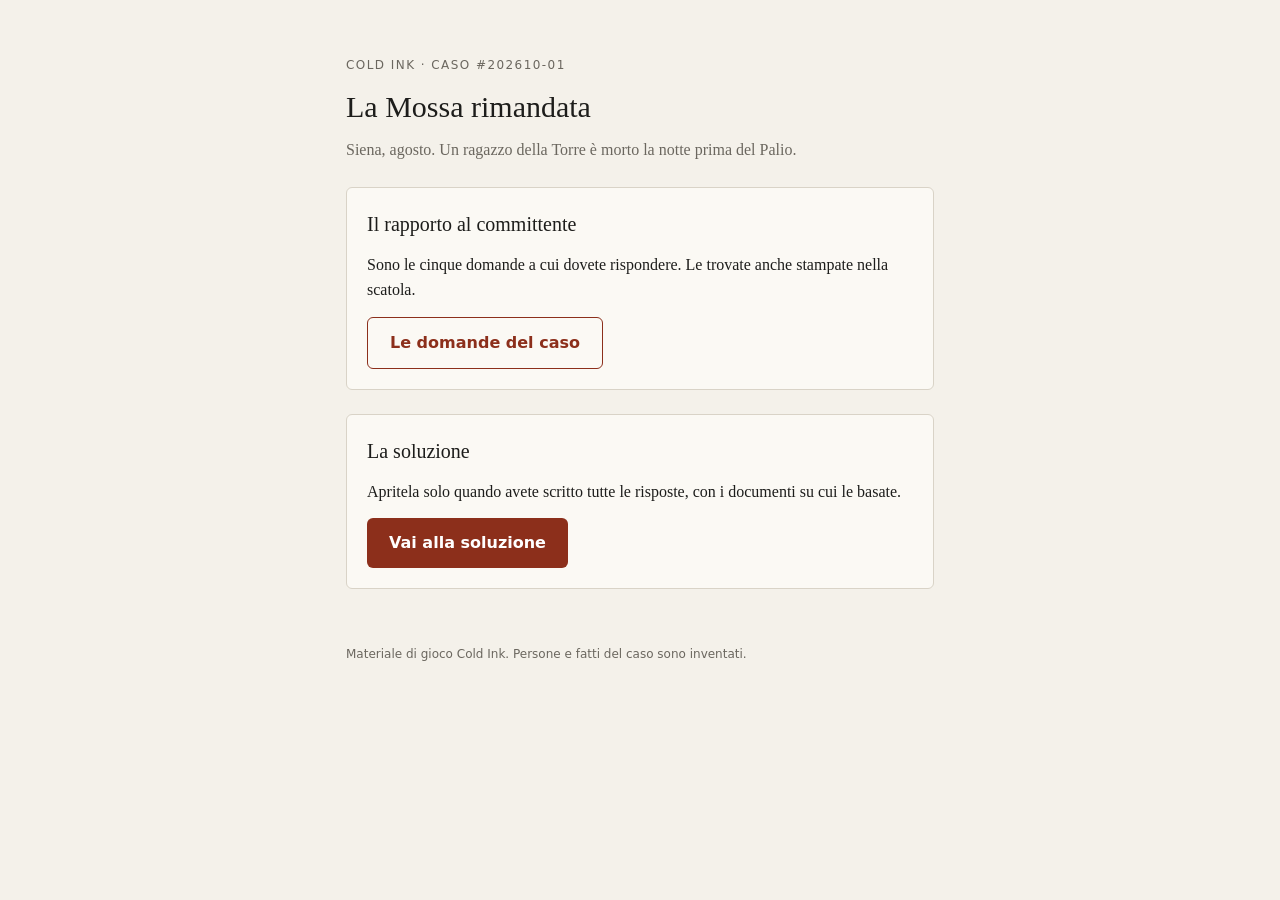
==== index.html @ 662645b5 "Pagina del caso: domande e soluzione al posto della busta «da aprire dopo» Co-Authored-By: Claude Op" ====
<!doctype html>
<html lang="it">
<head>
<meta charset="utf-8">
<meta name="viewport" content="width=device-width, initial-scale=1">
<meta name="robots" content="noindex, nofollow">
<title>La Mossa rimandata</title>
<link rel="stylesheet" href="stile.css">
</head>
<body>
<main>
  <p class="etichetta">Cold Ink · Caso #202610-01</p>
  <h1>La Mossa rimandata</h1>
  <p class="tenue">Siena, agosto. Un ragazzo della Torre è morto la notte prima del Palio.</p>

  <div class="scheda">
    <h2 style="margin-top:0">Il rapporto al committente</h2>
    <p>Sono le cinque domande a cui dovete rispondere. Le trovate anche stampate nella scatola.</p>
    <a class="bottone secondario" href="domande/">Le domande del caso</a>
  </div>

  <div class="scheda">
    <h2 style="margin-top:0">La soluzione</h2>
    <p>Apritela solo quando avete scritto tutte le risposte, con i documenti su cui le basate.</p>
    <a class="bottone" href="soluzione/">Vai alla soluzione</a>
  </div>

  <footer>Materiale di gioco Cold Ink. Persone e fatti del caso sono inventati.</footer>
</main>
</body>
</html>
---- stile.css ----
:root { --sfondo: #f4f1ea; --carta: #fbf9f4; --testo: #1d1d1b; --tenue: #6b675f; --linea: #d9d3c7; --accento: #8c2f1b; --accento-testo: #fff; }
@media (prefers-color-scheme: dark) { :root { --sfondo: #141412; --carta: #1d1c19; --testo: #ecebe6; --tenue: #9c988f; --linea: #34322d; --accento: #c4553a; } }
* { box-sizing: border-box; }
body { margin: 0; background: var(--sfondo); color: var(--testo); font-family: Georgia, "Times New Roman", serif; line-height: 1.6; }
main { max-width: 620px; margin: 0 auto; padding: 56px 16px 72px; }
.etichetta { font-family: system-ui, sans-serif; font-size: 12px; letter-spacing: .12em; text-transform: uppercase; color: var(--tenue); margin: 0 0 8px; }
h1 { font-size: 30px; font-weight: normal; margin: 0 0 6px; }
h2 { font-size: 20px; font-weight: normal; margin: 40px 0 12px; }
p { margin: 0 0 14px; }
.tenue { color: var(--tenue); }
a { color: var(--accento); }
.scheda { background: var(--carta); border: 1px solid var(--linea); border-radius: 6px; padding: 20px; margin: 24px 0; }
.bottone { display: inline-block; font-family: system-ui, sans-serif; font-size: 16px; font-weight: 600; text-decoration: none; padding: 12px 22px; border-radius: 6px; border: 0; cursor: pointer; background: var(--accento); color: var(--accento-testo); }
.bottone.secondario { background: none; color: var(--accento); border: 1px solid var(--accento); }
ol.domande { padding-left: 22px; }
ol.domande li { margin: 0 0 18px; padding-left: 4px; }
ol.domande li span { display: block; font-size: 14px; color: var(--tenue); }
.indietro { font-family: system-ui, sans-serif; font-size: 14px; }
footer { margin-top: 56px; font-family: system-ui, sans-serif; font-size: 12px; color: var(--tenue); }
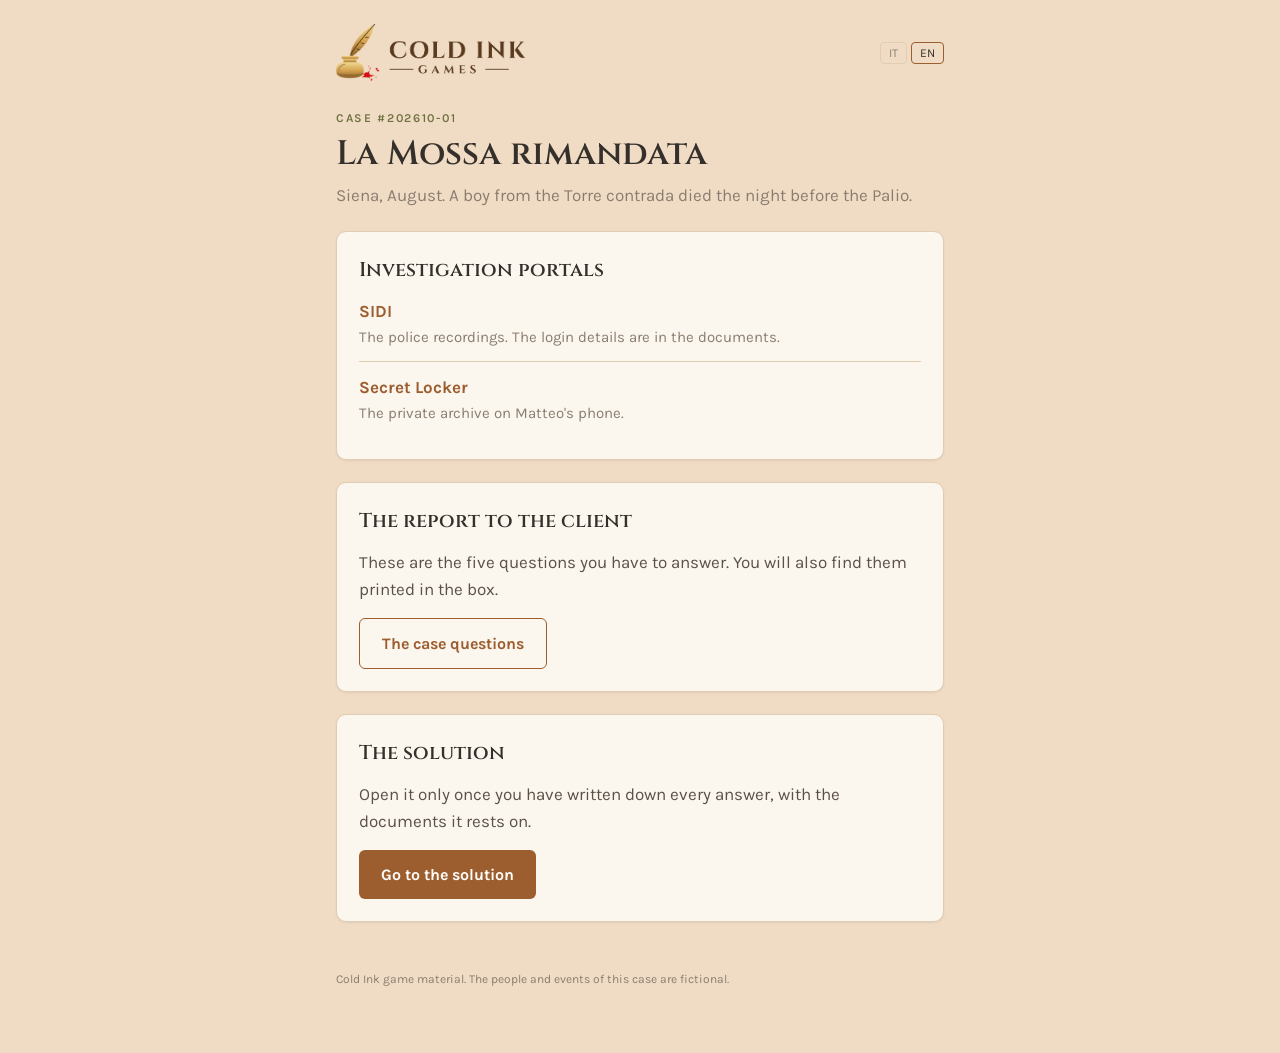
==== commit 4e8f4221: "Pagina del caso con grafica Cold Ink, logo, IT/EN, portali; SIDI con gli audio; soluzione per domand" ====
--- a/index.html
+++ b/index.html
@@ -5,27 +5,59 @@
 <meta name="viewport" content="width=device-width, initial-scale=1">
 <meta name="robots" content="noindex, nofollow">
 <title>La Mossa rimandata</title>
+<link href="https://fonts.googleapis.com/css2?family=Cinzel:wght@500;600;700&family=Karla:wght@400;600;700&display=swap" rel="stylesheet">
 <link rel="stylesheet" href="stile.css">
 </head>
 <body>
 <main>
-  <p class="etichetta">Cold Ink · Caso #202610-01</p>
+  <div class="testa">
+    <img class="logo" src="logo.png" alt="Cold Ink Games">
+    <div class="lingue"><button data-lingua="it">IT</button><button data-lingua="en">EN</button></div>
+  </div>
+  <p class="etichetta"><span data-t="caso"></span> #202610-01</p>
   <h1>La Mossa rimandata</h1>
-  <p class="tenue">Siena, agosto. Un ragazzo della Torre è morto la notte prima del Palio.</p>
+  <p class="tenue" data-t="lancio"></p>
 
   <div class="scheda">
-    <h2 style="margin-top:0">Il rapporto al committente</h2>
-    <p>Sono le cinque domande a cui dovete rispondere. Le trovate anche stampate nella scatola.</p>
-    <a class="bottone secondario" href="domande/">Le domande del caso</a>
+    <h2 data-t="portali"></h2>
+    <ul class="portali">
+      <li><a href="sidi/">SIDI</a><span data-t="sidi"></span></li>
+      <li><a href="secret-locker/">Secret Locker</a><span data-t="locker"></span></li>
+    </ul>
   </div>
 
   <div class="scheda">
-    <h2 style="margin-top:0">La soluzione</h2>
-    <p>Apritela solo quando avete scritto tutte le risposte, con i documenti su cui le basate.</p>
-    <a class="bottone" href="soluzione/">Vai alla soluzione</a>
+    <h2 data-t="rapporto"></h2>
+    <p data-t="rapporto_testo"></p>
+    <a class="bottone secondario" href="domande/" data-t="domande"></a>
   </div>
 
-  <footer>Materiale di gioco Cold Ink. Persone e fatti del caso sono inventati.</footer>
+  <div class="scheda">
+    <h2 data-t="soluzione"></h2>
+    <p data-t="soluzione_testo"></p>
+    <a class="bottone" href="soluzione/" data-t="vai"></a>
+  </div>
+
+  <footer data-t="piede"></footer>
 </main>
+<script>
+const T = {
+  it: { caso: "Caso", lancio: "Siena, agosto. Un ragazzo della Torre è morto la notte prima del Palio.",
+        portali: "Portali dell'indagine", sidi: "Le registrazioni della polizia. Le credenziali sono nei documenti.",
+        locker: "L'archivio privato sul telefono di Matteo.",
+        rapporto: "Il rapporto al committente", rapporto_testo: "Sono le cinque domande a cui dovete rispondere. Le trovate anche stampate nella scatola.",
+        domande: "Le domande del caso", soluzione: "La soluzione",
+        soluzione_testo: "Apritela solo quando avete scritto tutte le risposte, con i documenti su cui le basate.", vai: "Vai alla soluzione",
+        piede: "Materiale di gioco Cold Ink. Persone e fatti del caso sono inventati." },
+  en: { caso: "Case", lancio: "Siena, August. A boy from the Torre contrada died the night before the Palio.",
+        portali: "Investigation portals", sidi: "The police recordings. The login details are in the documents.",
+        locker: "The private archive on Matteo's phone.",
+        rapporto: "The report to the client", rapporto_testo: "These are the five questions you have to answer. You will also find them printed in the box.",
+        domande: "The case questions", soluzione: "The solution",
+        soluzione_testo: "Open it only once you have written down every answer, with the documents it rests on.", vai: "Go to the solution",
+        piede: "Cold Ink game material. The people and events of this case are fictional." }
+};
+</script>
+<script src="lingue.js"></script>
 </body>
 </html>
--- a/stile.css
+++ b/stile.css
@@ -1,19 +1,38 @@
-:root { --sfondo: #f4f1ea; --carta: #fbf9f4; --testo: #1d1d1b; --tenue: #6b675f; --linea: #d9d3c7; --accento: #8c2f1b; --accento-testo: #fff; }
-@media (prefers-color-scheme: dark) { :root { --sfondo: #141412; --carta: #1d1c19; --testo: #ecebe6; --tenue: #9c988f; --linea: #34322d; --accento: #c4553a; } }
+/* Pagine del caso: colori e font del sistema Cold Ink di Claude Design (Cinzel, Karla, terra e salvia), con lo sfondo terra chiaro. */
+:root {
+  --sfondo: #f0dcc4; --carta: #fbf6ee; --testo: #35302b; --corpo: #5c5148; --tenue: #8a7d70; --linea: #e0cdb4;
+  --accento: #9c5e2f; --accento-su: #7f4a22; --salvia: #6f7040; --su-accento: #fffdf9;
+}
 * { box-sizing: border-box; }
-body { margin: 0; background: var(--sfondo); color: var(--testo); font-family: Georgia, "Times New Roman", serif; line-height: 1.6; }
-main { max-width: 620px; margin: 0 auto; padding: 56px 16px 72px; }
-.etichetta { font-family: system-ui, sans-serif; font-size: 12px; letter-spacing: .12em; text-transform: uppercase; color: var(--tenue); margin: 0 0 8px; }
-h1 { font-size: 30px; font-weight: normal; margin: 0 0 6px; }
-h2 { font-size: 20px; font-weight: normal; margin: 40px 0 12px; }
+body { margin: 0; background: var(--sfondo); color: var(--corpo); font-family: "Karla", "Segoe UI", sans-serif; font-size: 17px; line-height: 1.6; }
+main { max-width: 640px; margin: 0 auto; padding: 24px 16px 64px; }
+.testa { display: flex; justify-content: space-between; align-items: center; gap: 12px; margin-bottom: 28px; }
+.logo { width: 190px; height: auto; display: block; }
+.etichetta { font-size: 12px; letter-spacing: .14em; text-transform: uppercase; color: var(--salvia); font-weight: 600; margin: 0 0 6px; }
+h1, h2 { font-family: "Cinzel", "Trajan Pro", serif; color: var(--testo); font-weight: 600; }
+h1 { font-size: 34px; line-height: 1.15; margin: 0 0 8px; }
+h2 { font-size: 20px; margin: 0 0 12px; }
 p { margin: 0 0 14px; }
 .tenue { color: var(--tenue); }
 a { color: var(--accento); }
-.scheda { background: var(--carta); border: 1px solid var(--linea); border-radius: 6px; padding: 20px; margin: 24px 0; }
-.bottone { display: inline-block; font-family: system-ui, sans-serif; font-size: 16px; font-weight: 600; text-decoration: none; padding: 12px 22px; border-radius: 6px; border: 0; cursor: pointer; background: var(--accento); color: var(--accento-testo); }
-.bottone.secondario { background: none; color: var(--accento); border: 1px solid var(--accento); }
+.scheda { background: var(--carta); border: 1px solid var(--linea); border-radius: 10px; padding: 22px; margin: 22px 0; box-shadow: 0 1px 2px rgba(53, 48, 43, .08); }
+.bottone { display: inline-block; font-family: inherit; font-size: 16px; font-weight: 700; text-decoration: none; padding: 12px 22px; border-radius: 6px; border: 0; cursor: pointer; background: var(--accento); color: var(--su-accento); }
+.bottone:hover { background: var(--accento-su); }
+.bottone.secondario { background: none; color: var(--accento); border: 1.5px solid var(--accento); }
+.lingue { display: flex; gap: 4px; }
+.lingue button { font-family: inherit; background: none; border: 1px solid var(--linea); color: var(--tenue); border-radius: 4px; padding: 3px 8px; font-size: 12px; cursor: pointer; }
+.lingue button.attiva { color: var(--testo); border-color: var(--accento); }
+.portali { list-style: none; padding: 0; margin: 0; }
+.portali li { border-top: 1px solid var(--linea); padding: 12px 0; }
+.portali li:first-child { border-top: 0; padding-top: 0; }
+.portali a { font-weight: 700; text-decoration: none; }
+.portali span { display: block; font-size: 15px; color: var(--tenue); }
 ol.domande { padding-left: 22px; }
-ol.domande li { margin: 0 0 18px; padding-left: 4px; }
-ol.domande li span { display: block; font-size: 14px; color: var(--tenue); }
-.indietro { font-family: system-ui, sans-serif; font-size: 14px; }
-footer { margin-top: 56px; font-family: system-ui, sans-serif; font-size: 12px; color: var(--tenue); }
+ol.domande li { margin: 0 0 16px; padding-left: 4px; color: var(--testo); }
+.indietro { font-size: 14px; margin: 0; }
+.soluzione-voce { border-top: 1px solid var(--linea); padding: 16px 0; }
+.soluzione-voce p { margin: 0 0 8px; color: var(--testo); }
+.soluzione-voce audio { width: 100%; }
+.in-preparazione { font-size: 14px; color: var(--tenue); }
+footer { margin-top: 48px; font-size: 12px; color: var(--tenue); }
+@media (max-width: 420px) { .logo { width: 150px; } h1 { font-size: 28px; } }
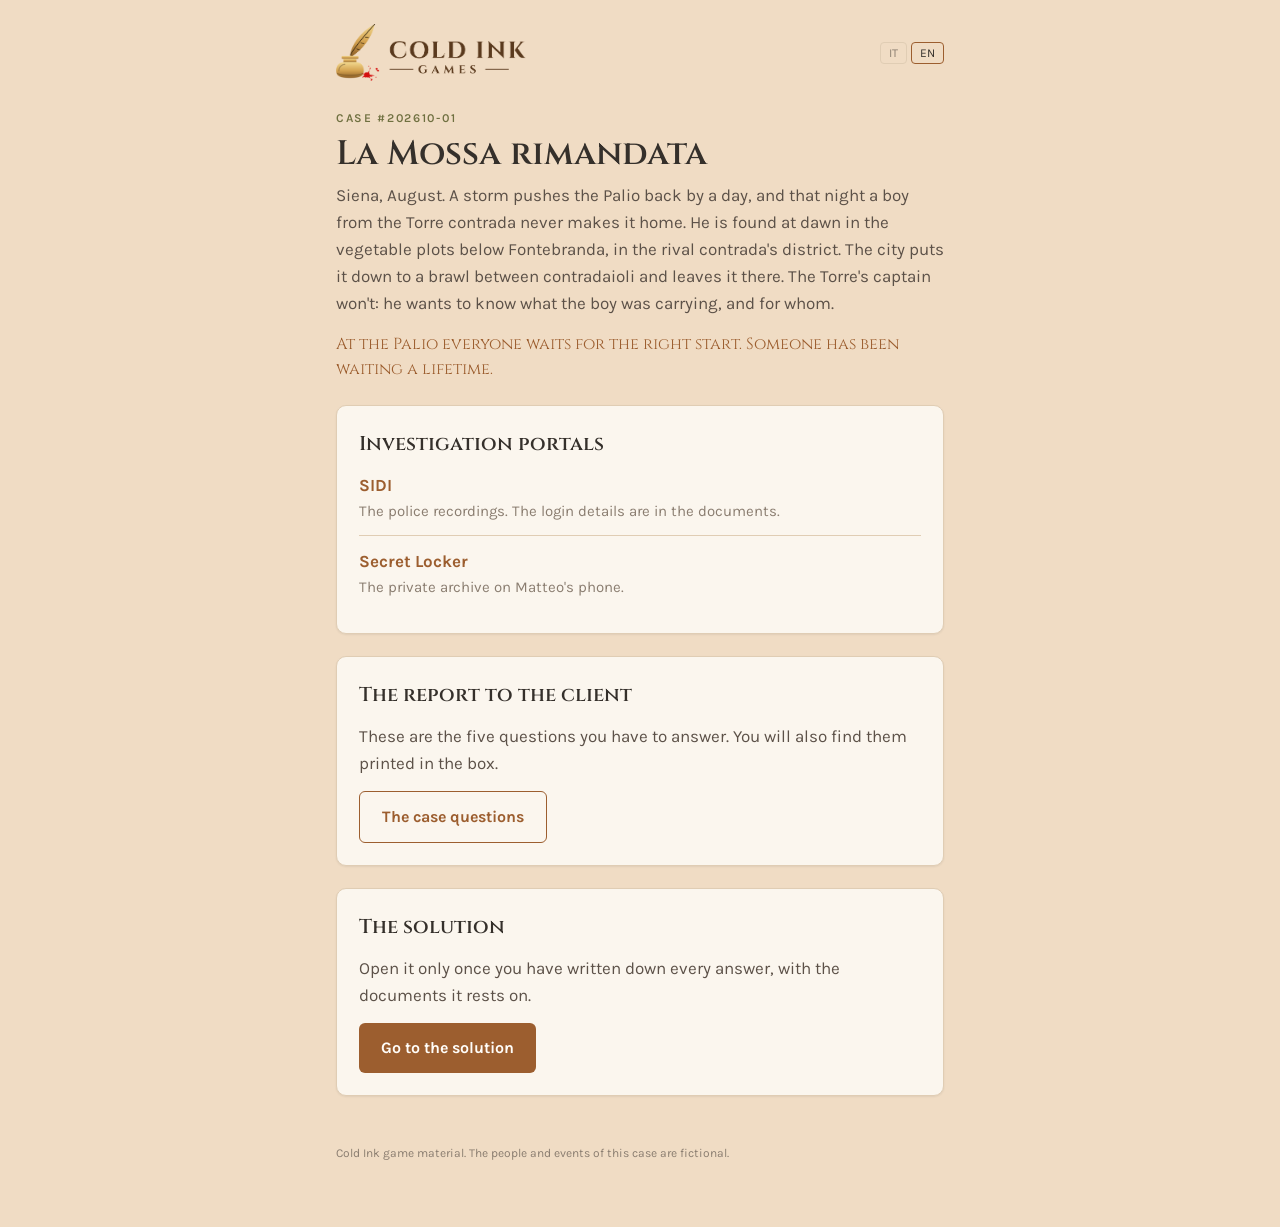
==== commit 3d712229: "Pagina del caso: presentazione più ricca, senza spoiler Co-Authored-By: Claude Opus 5.5 <noreply@ant" ====
--- a/index.html
+++ b/index.html
@@ -16,7 +16,8 @@
   </div>
   <p class="etichetta"><span data-t="caso"></span> #202610-01</p>
   <h1>La Mossa rimandata</h1>
-  <p class="tenue" data-t="lancio"></p>
+  <p data-t="lancio"></p>
+  <p class="motto" data-t="motto"></p>
 
   <div class="scheda">
     <h2 data-t="portali"></h2>
@@ -42,14 +43,16 @@
 </main>
 <script>
 const T = {
-  it: { caso: "Caso", lancio: "Siena, agosto. Un ragazzo della Torre è morto la notte prima del Palio.",
+  it: { caso: "Caso", lancio: "Siena, agosto. Il temporale fa rinviare il Palio di un giorno, e quella notte un ragazzo della Torre non torna a casa. Lo trovano all'alba negli orti sotto Fontebranda, nel rione della contrada nemica. In città parlano di una lite fra contradaioli e la chiudono lì. Il capitano della Torre no: vuole sapere che cosa portava quel ragazzo, e per chi.",
+        motto: "Al Palio tutti aspettano la mossa giusta. Qualcuno l'ha aspettata una vita.",
         portali: "Portali dell'indagine", sidi: "Le registrazioni della polizia. Le credenziali sono nei documenti.",
         locker: "L'archivio privato sul telefono di Matteo.",
         rapporto: "Il rapporto al committente", rapporto_testo: "Sono le cinque domande a cui dovete rispondere. Le trovate anche stampate nella scatola.",
         domande: "Le domande del caso", soluzione: "La soluzione",
         soluzione_testo: "Apritela solo quando avete scritto tutte le risposte, con i documenti su cui le basate.", vai: "Vai alla soluzione",
         piede: "Materiale di gioco Cold Ink. Persone e fatti del caso sono inventati." },
-  en: { caso: "Case", lancio: "Siena, August. A boy from the Torre contrada died the night before the Palio.",
+  en: { caso: "Case", lancio: "Siena, August. A storm pushes the Palio back by a day, and that night a boy from the Torre contrada never makes it home. He is found at dawn in the vegetable plots below Fontebranda, in the rival contrada's district. The city puts it down to a brawl between contradaioli and leaves it there. The Torre's captain won't: he wants to know what the boy was carrying, and for whom.",
+        motto: "At the Palio everyone waits for the right start. Someone has been waiting a lifetime.",
         portali: "Investigation portals", sidi: "The police recordings. The login details are in the documents.",
         locker: "The private archive on Matteo's phone.",
         rapporto: "The report to the client", rapporto_testo: "These are the five questions you have to answer. You will also find them printed in the box.",
--- a/stile.css
+++ b/stile.css
@@ -36,3 +36,4 @@
 .in-preparazione { font-size: 14px; color: var(--tenue); }
 footer { margin-top: 48px; font-size: 12px; color: var(--tenue); }
 @media (max-width: 420px) { .logo { width: 150px; } h1 { font-size: 28px; } }
+.motto { font-family: "Cinzel", serif; font-size: 16px; color: var(--accento); margin: 4px 0 8px; }
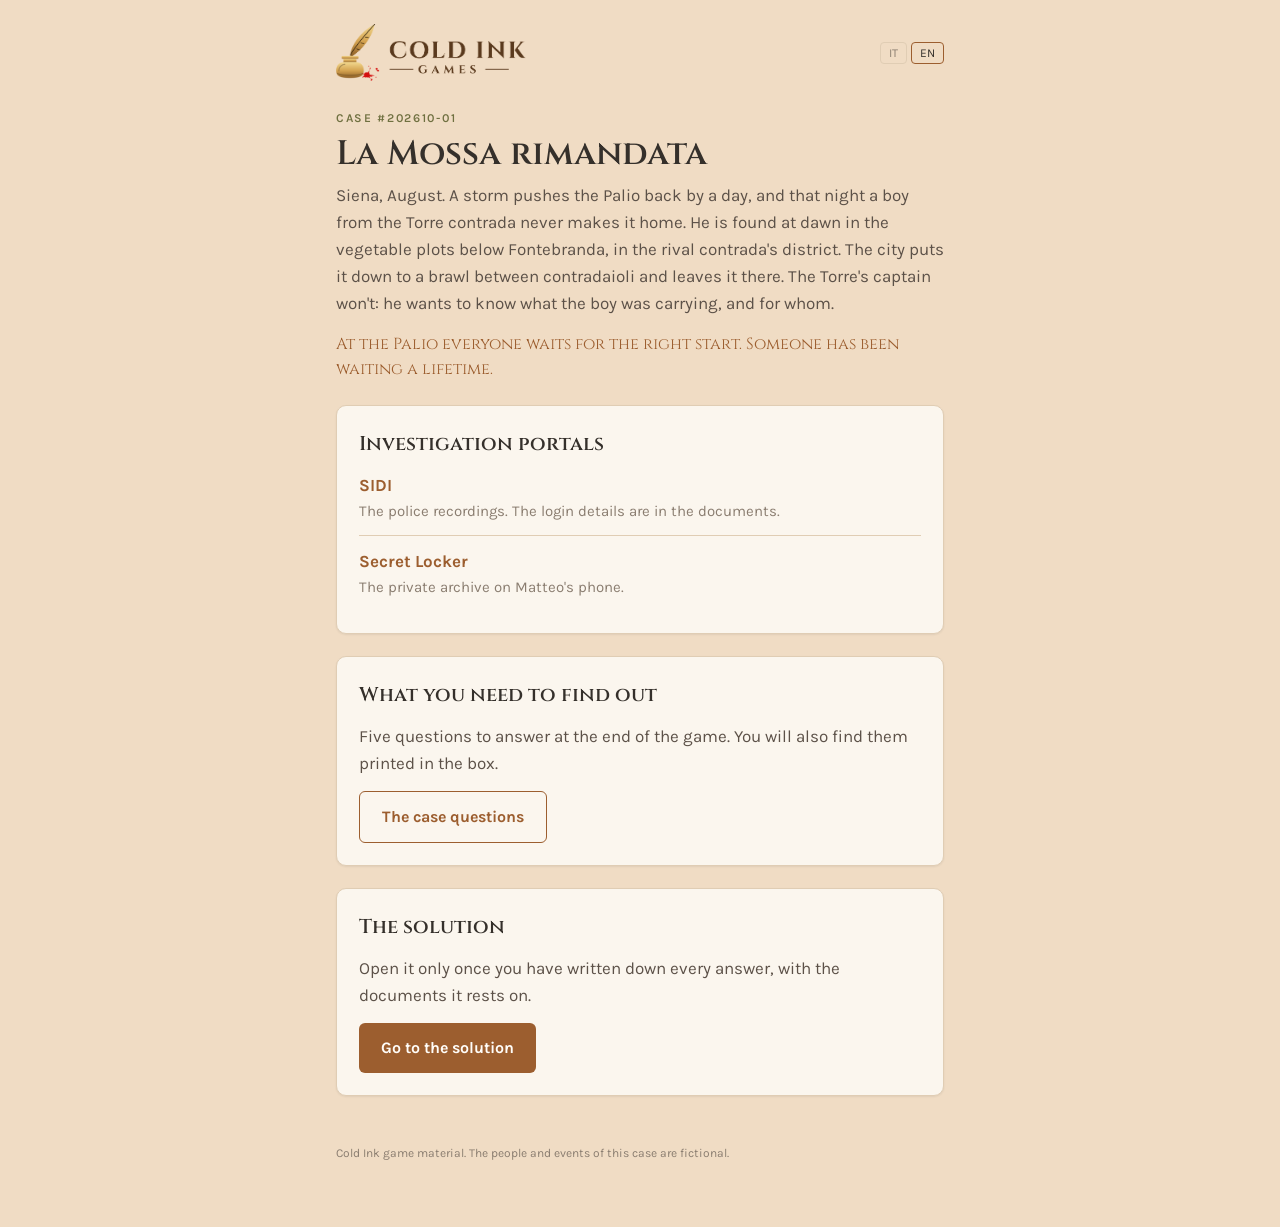
==== commit 272584fe: "Pagina del caso: niente «rapporto al committente», linguaggio più naturale Co-Authored-By: Claude Op" ====
--- a/index.html
+++ b/index.html
@@ -47,7 +47,7 @@
         motto: "Al Palio tutti aspettano la mossa giusta. Qualcuno l'ha aspettata una vita.",
         portali: "Portali dell'indagine", sidi: "Le registrazioni della polizia. Le credenziali sono nei documenti.",
         locker: "L'archivio privato sul telefono di Matteo.",
-        rapporto: "Il rapporto al committente", rapporto_testo: "Sono le cinque domande a cui dovete rispondere. Le trovate anche stampate nella scatola.",
+        rapporto: "Che cosa dovete scoprire", rapporto_testo: "Cinque domande, a cui risponderete alla fine della partita. Le trovate anche stampate nella scatola.",
         domande: "Le domande del caso", soluzione: "La soluzione",
         soluzione_testo: "Apritela solo quando avete scritto tutte le risposte, con i documenti su cui le basate.", vai: "Vai alla soluzione",
         piede: "Materiale di gioco Cold Ink. Persone e fatti del caso sono inventati." },
@@ -55,7 +55,7 @@
         motto: "At the Palio everyone waits for the right start. Someone has been waiting a lifetime.",
         portali: "Investigation portals", sidi: "The police recordings. The login details are in the documents.",
         locker: "The private archive on Matteo's phone.",
-        rapporto: "The report to the client", rapporto_testo: "These are the five questions you have to answer. You will also find them printed in the box.",
+        rapporto: "What you need to find out", rapporto_testo: "Five questions to answer at the end of the game. You will also find them printed in the box.",
         domande: "The case questions", soluzione: "The solution",
         soluzione_testo: "Open it only once you have written down every answer, with the documents it rests on.", vai: "Go to the solution",
         piede: "Cold Ink game material. The people and events of this case are fictional." }
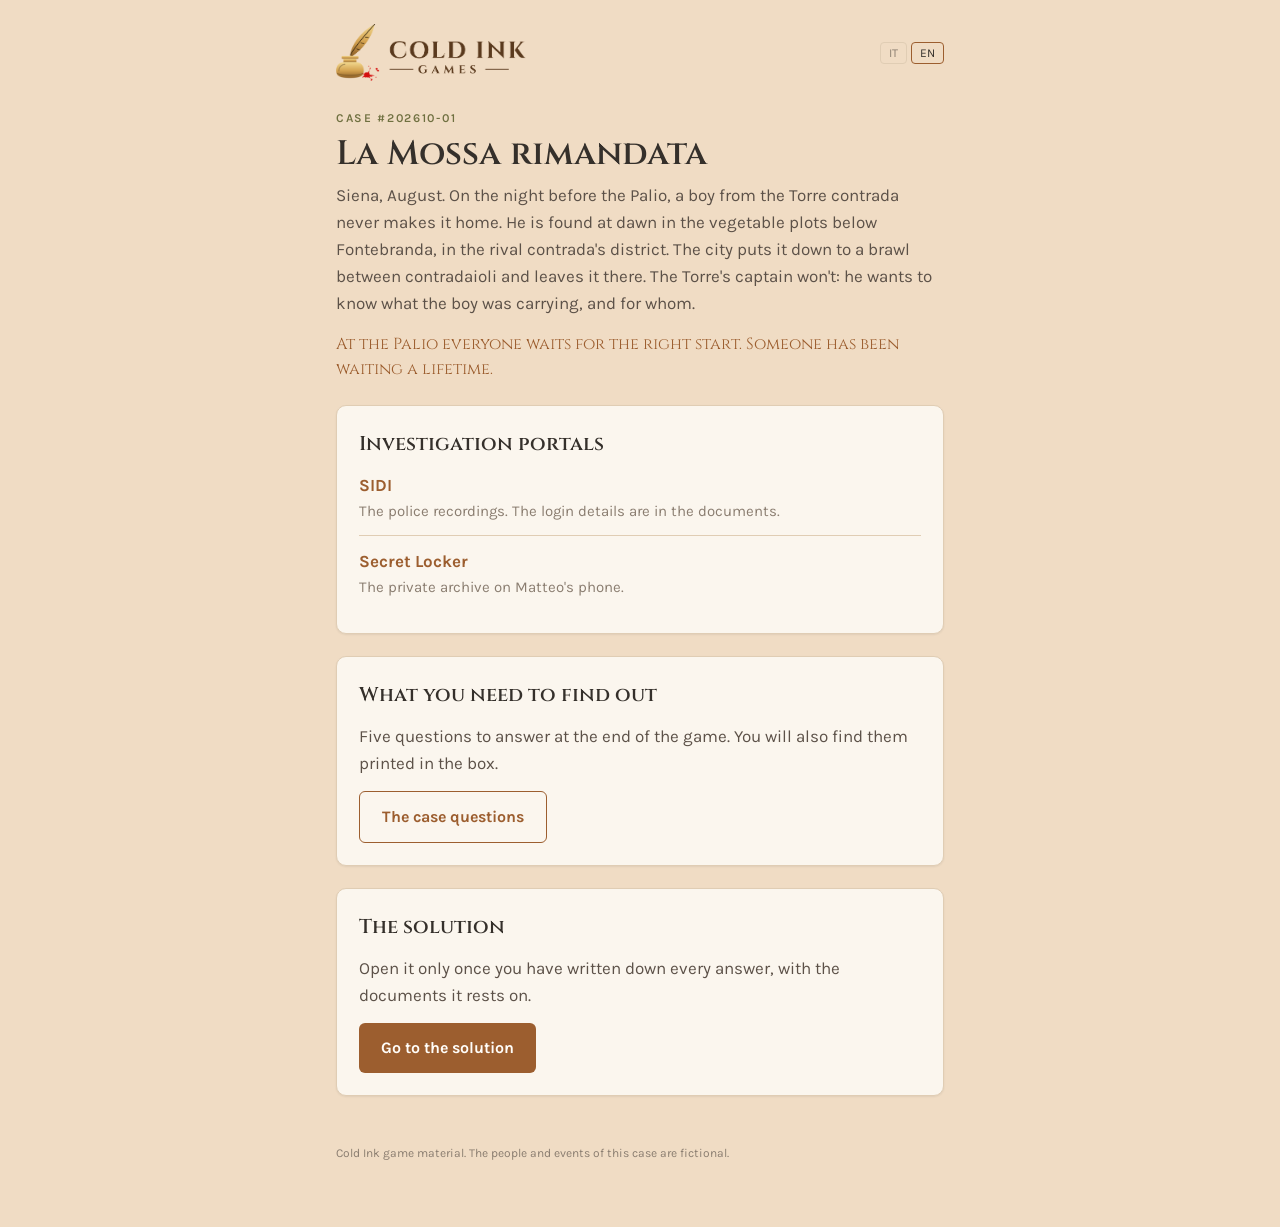
==== commit d8511fab: "Pagina del caso: tolti rinvio e 1987 dai testi (spoiler) Co-Authored-By: Claude Opus 5.5 <noreply@an" ====
--- a/index.html
+++ b/index.html
@@ -43,7 +43,7 @@
 </main>
 <script>
 const T = {
-  it: { caso: "Caso", lancio: "Siena, agosto. Il temporale fa rinviare il Palio di un giorno, e quella notte un ragazzo della Torre non torna a casa. Lo trovano all'alba negli orti sotto Fontebranda, nel rione della contrada nemica. In città parlano di una lite fra contradaioli e la chiudono lì. Il capitano della Torre no: vuole sapere che cosa portava quel ragazzo, e per chi.",
+  it: { caso: "Caso", lancio: "Siena, agosto. La notte prima del Palio un ragazzo della Torre non torna a casa. Lo trovano all'alba negli orti sotto Fontebranda, nel rione della contrada nemica. In città parlano di una lite fra contradaioli e la chiudono lì. Il capitano della Torre no: vuole sapere che cosa portava quel ragazzo, e per chi.",
         motto: "Al Palio tutti aspettano la mossa giusta. Qualcuno l'ha aspettata una vita.",
         portali: "Portali dell'indagine", sidi: "Le registrazioni della polizia. Le credenziali sono nei documenti.",
         locker: "L'archivio privato sul telefono di Matteo.",
@@ -51,7 +51,7 @@
         domande: "Le domande del caso", soluzione: "La soluzione",
         soluzione_testo: "Apritela solo quando avete scritto tutte le risposte, con i documenti su cui le basate.", vai: "Vai alla soluzione",
         piede: "Materiale di gioco Cold Ink. Persone e fatti del caso sono inventati." },
-  en: { caso: "Case", lancio: "Siena, August. A storm pushes the Palio back by a day, and that night a boy from the Torre contrada never makes it home. He is found at dawn in the vegetable plots below Fontebranda, in the rival contrada's district. The city puts it down to a brawl between contradaioli and leaves it there. The Torre's captain won't: he wants to know what the boy was carrying, and for whom.",
+  en: { caso: "Case", lancio: "Siena, August. On the night before the Palio, a boy from the Torre contrada never makes it home. He is found at dawn in the vegetable plots below Fontebranda, in the rival contrada's district. The city puts it down to a brawl between contradaioli and leaves it there. The Torre's captain won't: he wants to know what the boy was carrying, and for whom.",
         motto: "At the Palio everyone waits for the right start. Someone has been waiting a lifetime.",
         portali: "Investigation portals", sidi: "The police recordings. The login details are in the documents.",
         locker: "The private archive on Matteo's phone.",
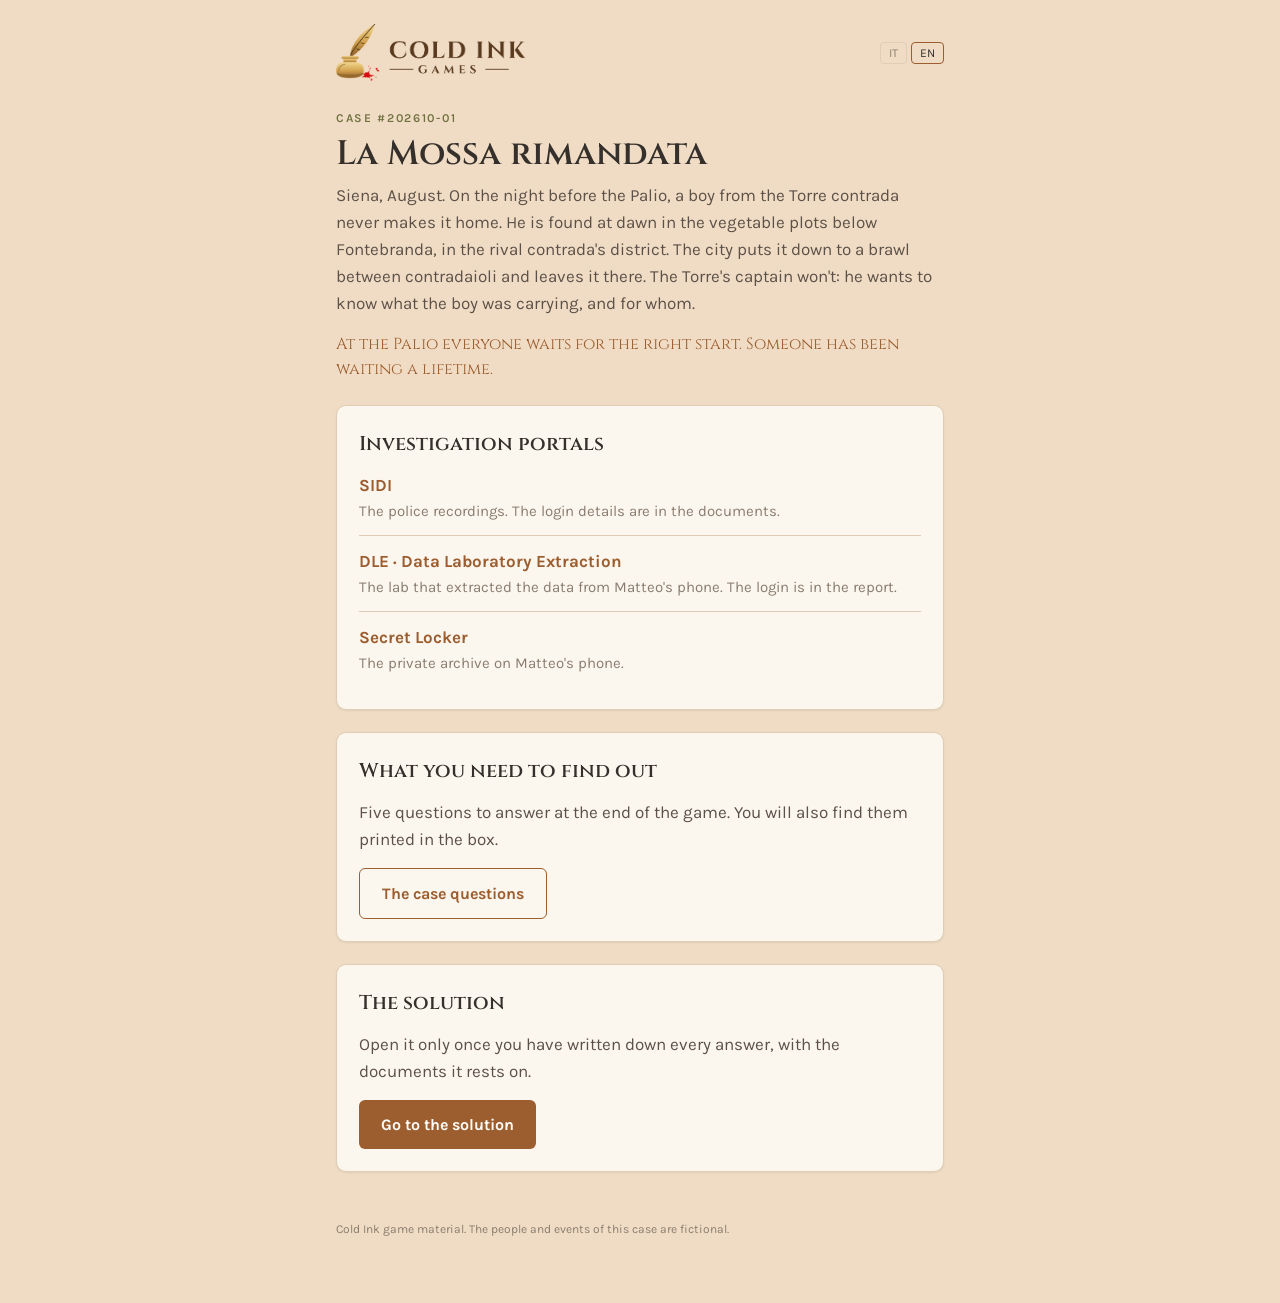
==== commit f04a1ffa: "Portale DLE (estrazione del telefono di Matteo), correzioni lingue nei portali Co-Authored-By: Claud" ====
--- a/index.html
+++ b/index.html
@@ -23,6 +23,7 @@
     <h2 data-t="portali"></h2>
     <ul class="portali">
       <li><a href="sidi/">SIDI</a><span data-t="sidi"></span></li>
+      <li><a href="dle/">DLE · Data Laboratory Extraction</a><span data-t="dle"></span></li>
       <li><a href="secret-locker/">Secret Locker</a><span data-t="locker"></span></li>
     </ul>
   </div>
@@ -46,6 +47,7 @@
   it: { caso: "Caso", lancio: "Siena, agosto. La notte prima del Palio un ragazzo della Torre non torna a casa. Lo trovano all'alba negli orti sotto Fontebranda, nel rione della contrada nemica. In città parlano di una lite fra contradaioli e la chiudono lì. Il capitano della Torre no: vuole sapere che cosa portava quel ragazzo, e per chi.",
         motto: "Al Palio tutti aspettano la mossa giusta. Qualcuno l'ha aspettata una vita.",
         portali: "Portali dell'indagine", sidi: "Le registrazioni della polizia. Le credenziali sono nei documenti.",
+        dle: "Il laboratorio che ha estratto i dati dal telefono di Matteo. L'accesso è nel rapporto.",
         locker: "L'archivio privato sul telefono di Matteo.",
         rapporto: "Che cosa dovete scoprire", rapporto_testo: "Cinque domande, a cui risponderete alla fine della partita. Le trovate anche stampate nella scatola.",
         domande: "Le domande del caso", soluzione: "La soluzione",
@@ -54,6 +56,7 @@
   en: { caso: "Case", lancio: "Siena, August. On the night before the Palio, a boy from the Torre contrada never makes it home. He is found at dawn in the vegetable plots below Fontebranda, in the rival contrada's district. The city puts it down to a brawl between contradaioli and leaves it there. The Torre's captain won't: he wants to know what the boy was carrying, and for whom.",
         motto: "At the Palio everyone waits for the right start. Someone has been waiting a lifetime.",
         portali: "Investigation portals", sidi: "The police recordings. The login details are in the documents.",
+        dle: "The lab that extracted the data from Matteo's phone. The login is in the report.",
         locker: "The private archive on Matteo's phone.",
         rapporto: "What you need to find out", rapporto_testo: "Five questions to answer at the end of the game. You will also find them printed in the box.",
         domande: "The case questions", soluzione: "The solution",
--- a/stile.css
+++ b/stile.css
@@ -4,6 +4,7 @@
   --accento: #9c5e2f; --accento-su: #7f4a22; --salvia: #6f7040; --su-accento: #fffdf9;
 }
 * { box-sizing: border-box; }
+[hidden] { display: none !important; }
 body { margin: 0; background: var(--sfondo); color: var(--corpo); font-family: "Karla", "Segoe UI", sans-serif; font-size: 17px; line-height: 1.6; }
 main { max-width: 640px; margin: 0 auto; padding: 24px 16px 64px; }
 .testa { display: flex; justify-content: space-between; align-items: center; gap: 12px; margin-bottom: 28px; }
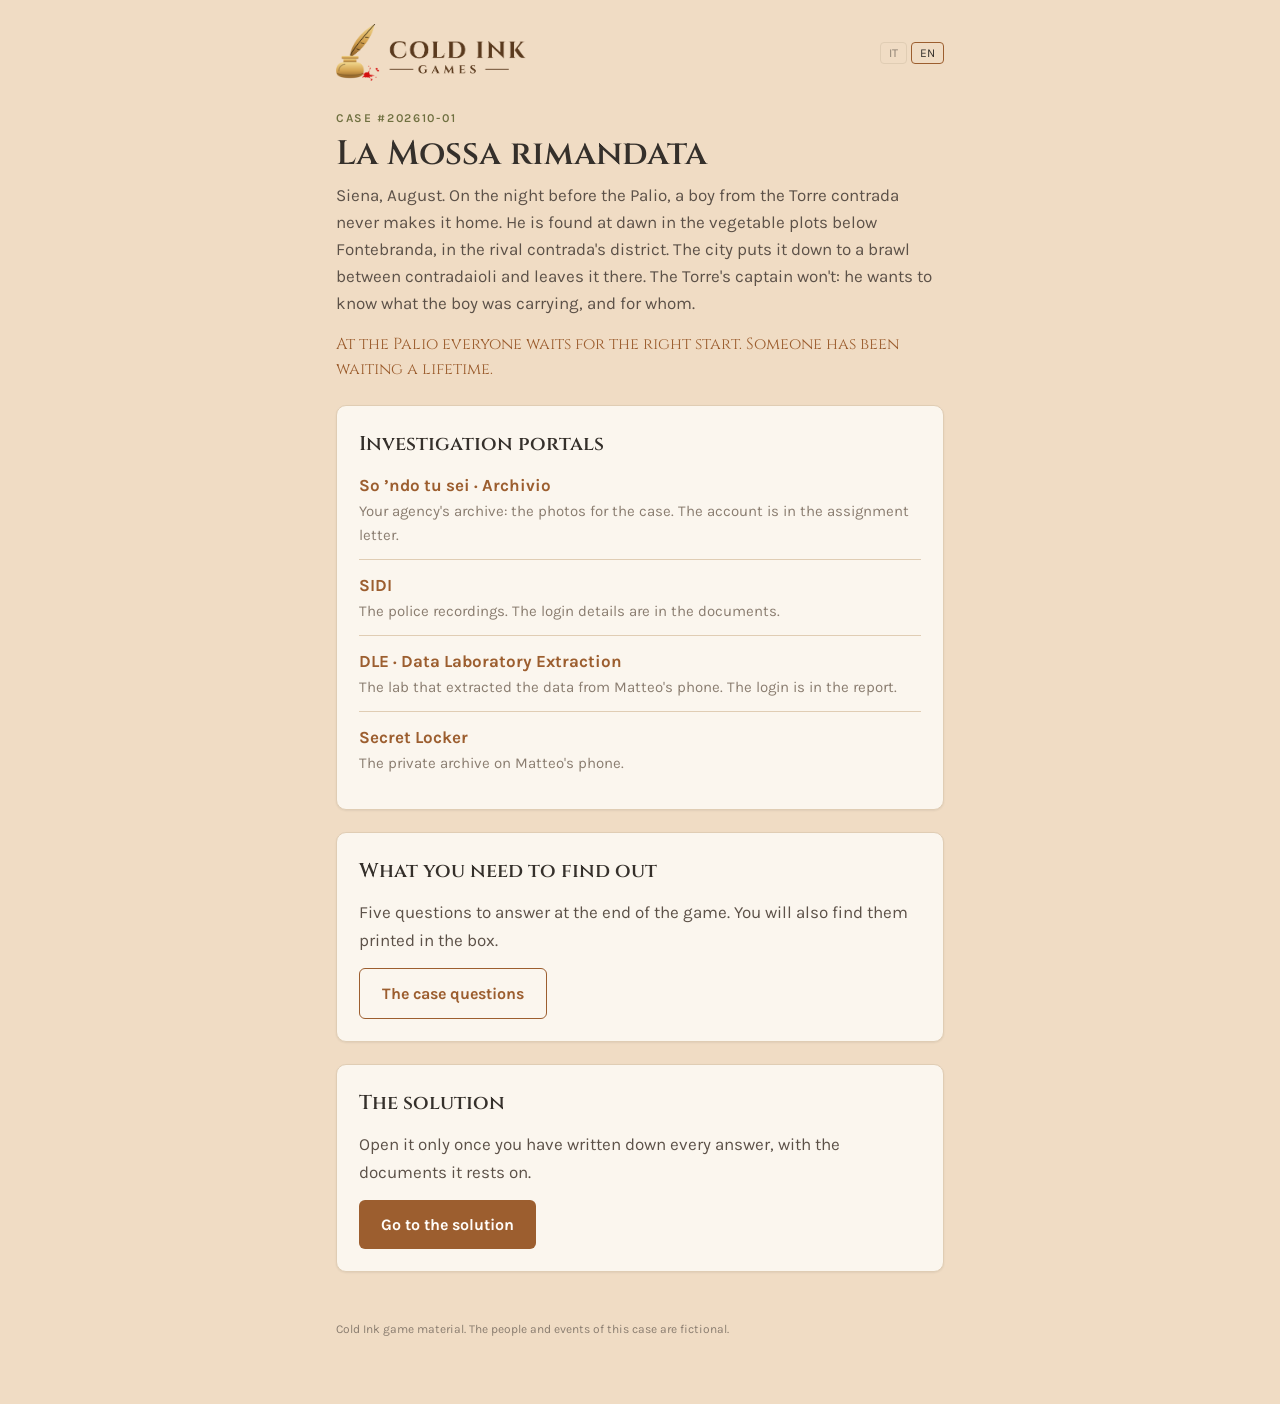
==== commit dad3ff9d: "Pagina del caso: link all'archivio dell'agenzia Co-Authored-By: Claude Opus 5.5 <noreply@anthropic.c" ====
--- a/index.html
+++ b/index.html
@@ -22,6 +22,7 @@
   <div class="scheda">
     <h2 data-t="portali"></h2>
     <ul class="portali">
+      <li><a href="agenzia/">So ’ndo tu sei · Archivio</a><span data-t="agenzia"></span></li>
       <li><a href="sidi/">SIDI</a><span data-t="sidi"></span></li>
       <li><a href="dle/">DLE · Data Laboratory Extraction</a><span data-t="dle"></span></li>
       <li><a href="secret-locker/">Secret Locker</a><span data-t="locker"></span></li>
@@ -46,7 +47,7 @@
 const T = {
   it: { caso: "Caso", lancio: "Siena, agosto. La notte prima del Palio un ragazzo della Torre non torna a casa. Lo trovano all'alba negli orti sotto Fontebranda, nel rione della contrada nemica. In città parlano di una lite fra contradaioli e la chiudono lì. Il capitano della Torre no: vuole sapere che cosa portava quel ragazzo, e per chi.",
         motto: "Al Palio tutti aspettano la mossa giusta. Qualcuno l'ha aspettata una vita.",
-        portali: "Portali dell'indagine", sidi: "Le registrazioni della polizia. Le credenziali sono nei documenti.",
+        portali: "Portali dell'indagine", agenzia: "L'archivio della vostra agenzia: le foto della pratica. L'account è nella lettera di incarico.", sidi: "Le registrazioni della polizia. Le credenziali sono nei documenti.",
         dle: "Il laboratorio che ha estratto i dati dal telefono di Matteo. L'accesso è nel rapporto.",
         locker: "L'archivio privato sul telefono di Matteo.",
         rapporto: "Che cosa dovete scoprire", rapporto_testo: "Cinque domande, a cui risponderete alla fine della partita. Le trovate anche stampate nella scatola.",
@@ -55,7 +56,7 @@
         piede: "Materiale di gioco Cold Ink. Persone e fatti del caso sono inventati." },
   en: { caso: "Case", lancio: "Siena, August. On the night before the Palio, a boy from the Torre contrada never makes it home. He is found at dawn in the vegetable plots below Fontebranda, in the rival contrada's district. The city puts it down to a brawl between contradaioli and leaves it there. The Torre's captain won't: he wants to know what the boy was carrying, and for whom.",
         motto: "At the Palio everyone waits for the right start. Someone has been waiting a lifetime.",
-        portali: "Investigation portals", sidi: "The police recordings. The login details are in the documents.",
+        portali: "Investigation portals", agenzia: "Your agency's archive: the photos for the case. The account is in the assignment letter.", sidi: "The police recordings. The login details are in the documents.",
         dle: "The lab that extracted the data from Matteo's phone. The login is in the report.",
         locker: "The private archive on Matteo's phone.",
         rapporto: "What you need to find out", rapporto_testo: "Five questions to answer at the end of the game. You will also find them printed in the box.",
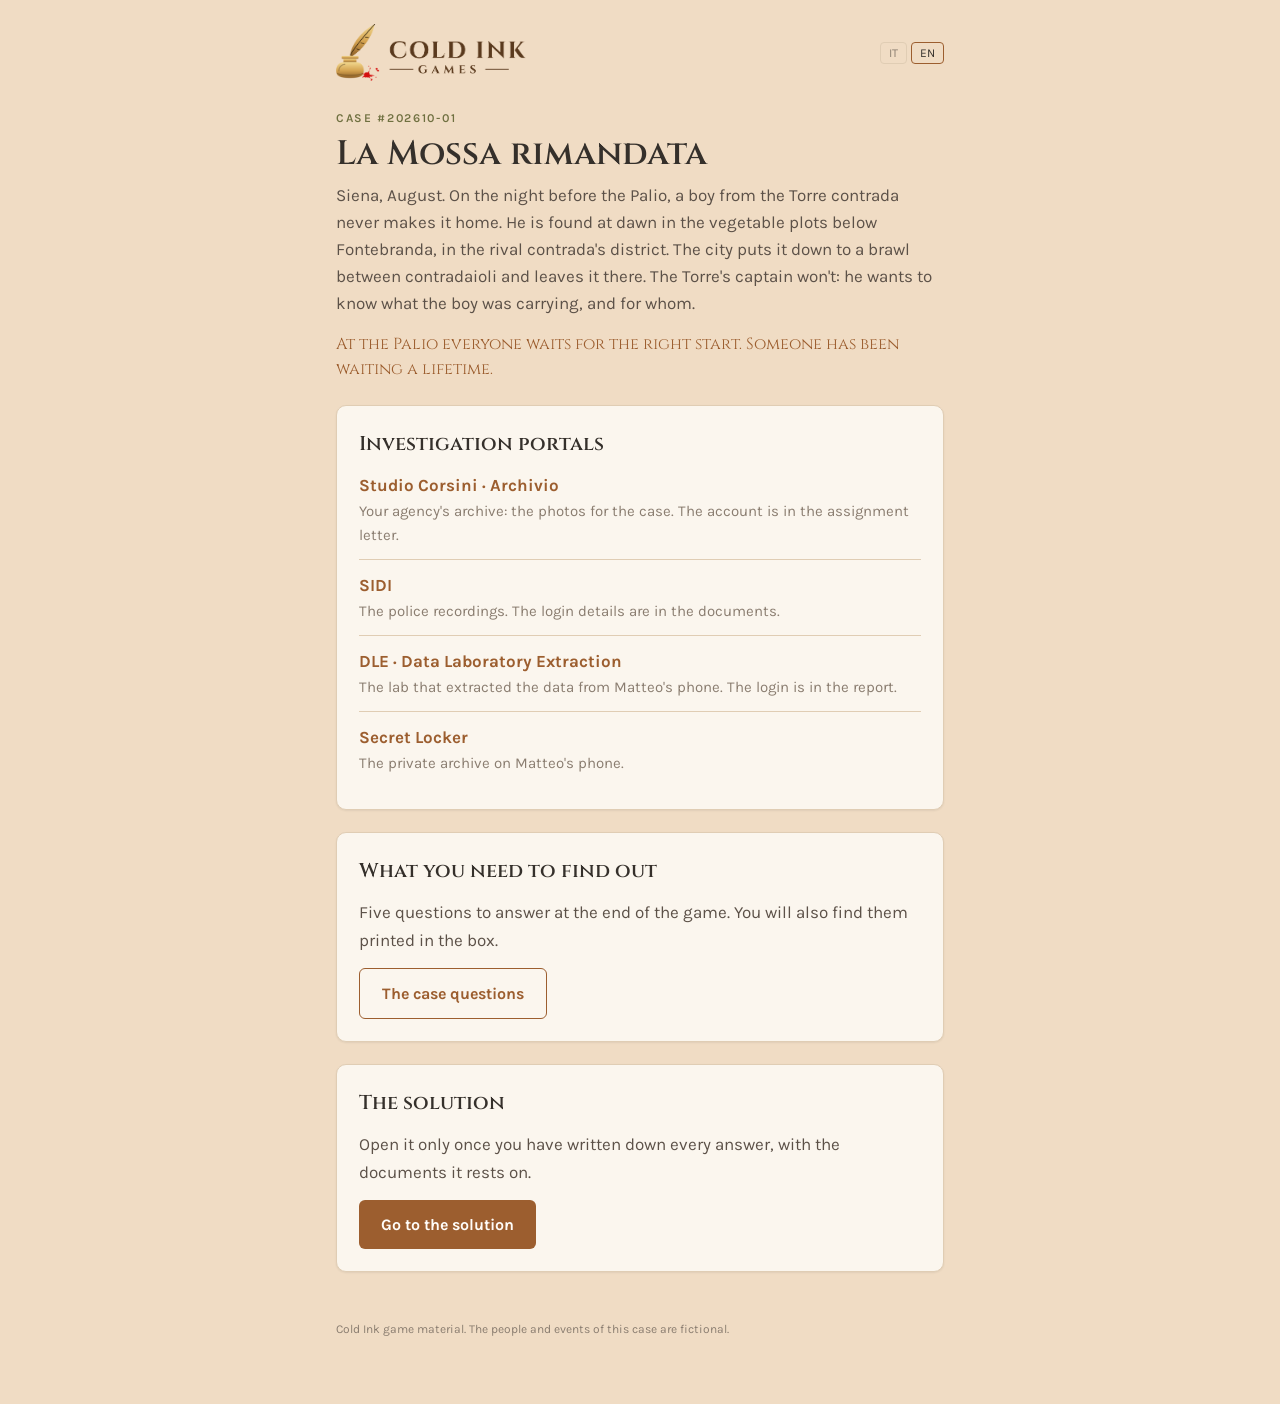
==== commit bfe79df9: "L'agenzia diventa Studio Investigativo Corsini Co-Authored-By: Claude Opus 5.5 <noreply@anthropic.co" ====
--- a/index.html
+++ b/index.html
@@ -22,7 +22,7 @@
   <div class="scheda">
     <h2 data-t="portali"></h2>
     <ul class="portali">
-      <li><a href="agenzia/">So ’ndo tu sei · Archivio</a><span data-t="agenzia"></span></li>
+      <li><a href="agenzia/">Studio Corsini · Archivio</a><span data-t="agenzia"></span></li>
       <li><a href="sidi/">SIDI</a><span data-t="sidi"></span></li>
       <li><a href="dle/">DLE · Data Laboratory Extraction</a><span data-t="dle"></span></li>
       <li><a href="secret-locker/">Secret Locker</a><span data-t="locker"></span></li>
